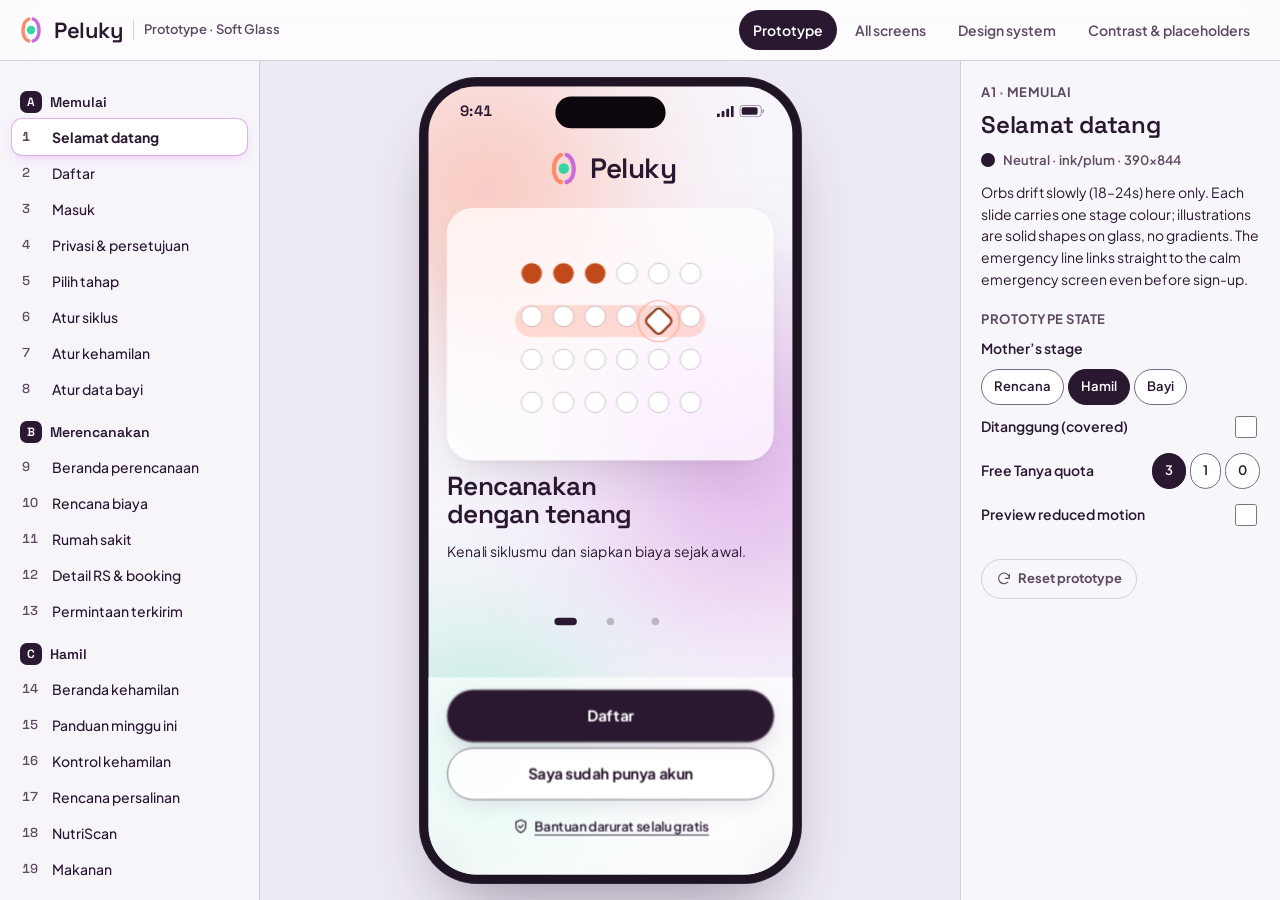
==== peluky/index.html @ df012b68 "Add Peluky Soft Glass app design: prototype, design system, contrast note Clickable 390x844 prototyp" ====
<!doctype html>
<html lang="id">
<head>
<meta charset="utf-8">
<meta name="viewport" content="width=device-width, initial-scale=1, viewport-fit=cover">
<title>Peluky App Design</title>
<meta name="claude:viewport-fit-sides" content="cover">
<meta name="description" content="Peluky mobile app: Soft Glass design system, 38-screen clickable prototype and contrast/placeholder note.">
<link rel="preconnect" href="https://fonts.googleapis.com">
<link rel="preconnect" href="https://fonts.gstatic.com" crossorigin>
<link rel="stylesheet" href="https://fonts.googleapis.com/css2?family=Plus+Jakarta+Sans:wght@400;500;600;700;800&family=Space+Grotesk:wght@500;600&display=swap">
<link rel="stylesheet" href="css/peluky.css">
<link rel="stylesheet" href="css/viewer.css">
</head>
<body>
<header class="vw-top"><div class="vw-top-in">
  <a class="vw-brand" href="#welcome" aria-label="Peluky, buka layar pertama"><span id="vw-logo"></span><small>Prototype · Soft Glass</small></a>
  <nav class="vw-tabs" aria-label="Bagian">
    <a href="#welcome" id="vw-proto-tab" data-view="proto">Prototype</a>
    <a href="#all" data-view="all">All screens</a>
    <a href="#system" data-view="system">Design system</a>
    <a href="#notes" data-view="notes">Contrast &amp; placeholders</a>
  </nav>
</div></header>

<main>
  <section id="view-proto" class="vw-proto" aria-label="Clickable prototype">
    <nav class="vw-list" id="vw-list" aria-label="Screens A–G"></nav>
    <div class="vw-stagewrap">
      <div class="vw-mobilebar">
        <button type="button" id="vw-prev" aria-label="Previous screen"><svg width="20" height="20" viewBox="0 0 24 24" fill="none" stroke="currentColor" stroke-width="1.8" stroke-linecap="round" stroke-linejoin="round" aria-hidden="true"><path d="M15 5l-7 7 7 7"/></svg></button>
        <label class="sr-only" for="vw-select" style="position:absolute;width:1px;height:1px;overflow:hidden;clip:rect(0 0 0 0)">Screen</label>
        <select id="vw-select"></select>
        <button type="button" id="vw-next" aria-label="Next screen"><svg width="20" height="20" viewBox="0 0 24 24" fill="none" stroke="currentColor" stroke-width="1.8" stroke-linecap="round" stroke-linejoin="round" aria-hidden="true"><path d="M9 5l7 7-7 7"/></svg></button>
      </div>
      <div class="vw-stage" id="vw-stage">
        <div class="vw-phone" id="vw-phone"><div class="vw-bezel" id="vw-bezel"><div id="app"></div></div></div>
        <div class="vw-desk" id="vw-desk" hidden></div>
      </div>
    </div>
    <aside class="vw-notes" id="vw-notes" aria-label="Design notes"></aside>
  </section>
  <section id="view-all" hidden></section>
  <section id="view-system" hidden></section>
  <section id="view-notes" hidden></section>
</main>

<script src="js/core.js"></script>
<script src="js/screens-ab.js"></script>
<script src="js/screens-cd.js"></script>
<script src="js/screens-efg.js"></script>
<script src="js/docs.js"></script>
<script>document.getElementById('vw-logo').innerHTML = P.logo(30, true, 22);</script>
<script src="js/viewer.js"></script>
</body>
</html>
---- peluky/css/peluky.css ----
/* ==========================================================================
   Peluky — "Soft Glass" design tokens + app components
   Layout concept: a 390×844 phone of frosted glass layers floating over a pale
   lilac ground lit by 2–3 blurred stage-colour orbs.
   ========================================================================== */
:root{
  /* ground + neutrals */
  --ground:#F7F5FB;
  --ink:#2A1830;          /* main text */
  --muted:#5E4B62;        /* secondary text */
  --line:#7A6A7D;         /* control borders, placeholders */
  /* bright stage colours (orbs, tints, glows — never text) */
  --berry:#C86DD7; --coral:#FF8A6B; --aqua:#34D6A6; --sun:#FFC93C;
  /* deep stage colours (text, filled buttons) */
  --coral-d:#C04A1A; --coral-dd:#8F3210;
  --berry-d:#8E2A8B;
  --green-d:#0B7A5C; --green-dd:#075C45;
  --sun-d:#7A4A00;
  /* danger only */
  --red:#C21F1F; --red-tint:#FDE2E2;
  /* calm screens */
  --calm-ground:#E9EDEF; --calm-ink:#1D2B30; --calm-muted:#4F6066; --calm-accent:#3D5560;
  /* glass recipe */
  --glass:rgba(255,255,255,.72);
  --glass-strong:rgba(255,255,255,.90);
  --glass-edge:rgba(255,255,255,.7);
  --glass-blur:blur(22px) saturate(140%);
  --toast:rgba(42,24,48,.92);
  --shadow:0 24px 56px -18px rgba(42,24,48,.18), 0 2px 8px rgba(42,24,48,.05);
  --shadow-sm:0 10px 28px -12px rgba(42,24,48,.18);
  /* type */
  --f-display:'Space Grotesk', ui-sans-serif, system-ui, -apple-system, 'Segoe UI', sans-serif;
  --f-body:'Plus Jakarta Sans', ui-sans-serif, system-ui, -apple-system, 'Segoe UI', sans-serif;
  /* shape + space (4-pt scale) */
  --s1:4px; --s2:8px; --s3:12px; --s4:16px; --s5:20px; --s6:24px; --s8:32px; --s10:40px;
  --r-card:28px; --r-sheet:32px; --r-field:16px; --r-pill:999px;
  --gutter:20px;
  --ease:cubic-bezier(.2,.8,.2,1);
}

/* ------------------------------------------------------------ screen + tones */
.scr{
  --acc:var(--berry); --deep:var(--berry-d); --deep-t:var(--berry-d);
  --tint:rgba(200,109,215,.16); --glow:rgba(200,109,215,.5); --deep-t0:var(--berry-d);
  --bg:var(--ground); --tx:var(--ink); --mu:var(--muted);
  position:relative; width:390px; height:844px; overflow:hidden; isolation:isolate;
  background:var(--bg); color:var(--tx);
  font-family:var(--f-body); font-size:15px; line-height:1.47;
  -webkit-font-smoothing:antialiased;
}
.scr[data-tone="plan"]{--acc:var(--coral); --deep:var(--coral-d); --deep-t:var(--coral-dd); --deep-t0:var(--coral-dd); --tint:rgba(255,138,107,.18); --glow:rgba(255,138,107,.55);}
.scr[data-tone="baby"]{--acc:var(--aqua); --deep:var(--green-d); --deep-t:var(--green-dd); --deep-t0:var(--green-dd); --tint:rgba(52,214,166,.18); --glow:rgba(52,214,166,.55);}
.scr[data-tone="neutral"]{--acc:var(--berry); --deep:var(--ink); --deep-t:var(--ink); --deep-t0:var(--ink); --tint:rgba(42,24,48,.06); --glow:rgba(94,75,98,.35);}
.scr[data-tone="calm"]{
  --bg:var(--calm-ground); --tx:var(--calm-ink); --mu:var(--calm-muted);
  --ink:var(--calm-ink); --muted:var(--calm-muted);
  --deep:var(--calm-accent); --deep-t:var(--calm-accent); --acc:#9FB0B7;
  --tint:rgba(61,85,96,.08); --glow:rgba(61,85,96,.0);
}
.scr *,.scr *::before,.scr *::after{box-sizing:border-box;}
:where(.scr) :where(button,input,textarea,select){font:inherit; color:inherit;}
.scr :focus-visible{outline:3px solid var(--deep-t); outline-offset:2px; border-radius:inherit;}
.scr .sr{position:absolute!important; width:1px; height:1px; overflow:hidden; clip:rect(0 0 0 0); white-space:nowrap;}

/* Text that sits on bare ground (no glass behind it) is always ink: muted and the deep
   stage colours drop below 4.5:1 when an orb at 50% sits underneath. Glass surfaces
   restore the normal muted/deep values. Calm screens pass on their own ground. */
.scr:not([data-tone="calm"]) .body{--mu:var(--ink); --muted:var(--ink); --deep-t:var(--ink);}
.scr:not([data-tone="calm"]) .body :is(.card,.msg,.sysline,.danger-card,.support-line,.seg,.chip,.inp,.inp-wrap,.otp,.ph-img,.cam){--mu:#5E4B62; --muted:#5E4B62; --deep-t:var(--deep-t0);}

/* orbs: solid circles + heavy blur. No gradients anywhere. */
.orbs{position:absolute; inset:0; z-index:0; pointer-events:none; overflow:hidden;}
.orb{position:absolute; border-radius:50%; filter:blur(84px); opacity:.42;}
.orbs.drift .orb:nth-child(1){animation:drift1 22s ease-in-out infinite alternate;}
.orbs.drift .orb:nth-child(2){animation:drift2 19s ease-in-out infinite alternate;}
.orbs.drift .orb:nth-child(3){animation:drift3 24s ease-in-out infinite alternate;}
@keyframes drift1{to{transform:translate(60px,90px) scale(1.08)}}
@keyframes drift2{to{transform:translate(-70px,-40px) scale(.94)}}
@keyframes drift3{to{transform:translate(40px,-80px)}}

/* status bar (device chrome) */
.status{position:absolute; z-index:30; top:0; left:0; right:0; height:47px; display:flex; align-items:center; justify-content:space-between; padding:6px 30px 0 34px; pointer-events:none;}
.status b{font-family:var(--f-display); font-weight:600; font-size:16px; font-variant-numeric:tabular-nums; letter-spacing:-.01em;}
.status span{display:flex; gap:6px; align-items:center;}

.scroll{position:absolute; inset:0; z-index:1; overflow-y:auto; overflow-x:hidden; scrollbar-width:none; overscroll-behavior:contain;}
.scroll::-webkit-scrollbar{display:none;}
.body{padding:var(--s2) var(--gutter) 150px; display:flex; flex-direction:column; gap:var(--s4);}
.body.nohdr{padding-top:60px;}
.scr.has-tab .body{padding-bottom:132px;}

/* ------------------------------------------------------------ header */
.hdr{position:sticky; top:0; z-index:5; padding:51px 12px 10px; display:flex; align-items:center; gap:var(--s2);
  background:var(--glass); -webkit-backdrop-filter:var(--glass-blur); backdrop-filter:var(--glass-blur);
  border-bottom:1px solid var(--glass-edge); box-shadow:0 10px 30px -22px rgba(42,24,48,.4);}
.hdr h1{flex:1; min-width:0; margin:0; font-family:var(--f-display); font-weight:600; font-size:19px; line-height:1.2; letter-spacing:-.01em; text-wrap:balance;}
.hdr h1:focus{outline:none;}
.hdr .sub{display:block; font-family:var(--f-body); font-weight:500; font-size:13px; color:var(--mu); letter-spacing:0;}
.hdr .brand{display:flex; align-items:center; gap:8px; flex:1; min-width:0;}
.hdr .brand h1{font-size:20px;}
.hdr .step{font-family:var(--f-display); font-size:13px; font-weight:500; color:var(--mu); font-variant-numeric:tabular-nums; white-space:nowrap; padding-right:6px;}

/* ------------------------------------------------------------ icon buttons */
.ib{width:44px; height:44px; flex:0 0 44px; border-radius:50%; display:grid; place-items:center; border:1px solid var(--glass-edge);
  background:var(--glass-strong); box-shadow:var(--shadow-sm); cursor:pointer; color:var(--ink); transition:transform .15s var(--ease);}
.ib:active{transform:scale(.96);}
.ib.plain{background:transparent; box-shadow:none; border-color:transparent;}
.ico{display:block; flex:0 0 auto;}

/* ------------------------------------------------------------ type */
.t-hero{font-family:var(--f-display); font-weight:600; font-size:30px; line-height:1.12; letter-spacing:-.02em; margin:0; text-wrap:balance;}
.t-h2{font-family:var(--f-display); font-weight:600; font-size:22px; line-height:1.2; letter-spacing:-.015em; margin:0; text-wrap:balance;}
.t-h3{font-family:var(--f-display); font-weight:600; font-size:17px; line-height:1.25; margin:0; letter-spacing:-.005em;}
.t-body{font-size:15px; line-height:1.47; margin:0;}
.t-sec{font-size:13px; line-height:1.4; color:var(--mu); margin:0;}
.t-label{font-size:13px; font-weight:700; letter-spacing:.04em; text-transform:uppercase; color:var(--ink); margin:0;}
.num{font-family:var(--f-display); font-variant-numeric:tabular-nums; font-feature-settings:"tnum";}
.deep{color:var(--deep-t);}
.sec-title{display:flex; align-items:center; justify-content:space-between; gap:8px; margin:var(--s2) 4px -4px;}
.sec-title h2{font-family:var(--f-display); font-weight:600; font-size:17px; margin:0; color:var(--ink);}

/* ------------------------------------------------------------ glass card */
.card{position:relative; background:var(--glass); -webkit-backdrop-filter:var(--glass-blur); backdrop-filter:var(--glass-blur);
  border:1px solid var(--glass-edge); border-radius:var(--r-card); box-shadow:var(--shadow); padding:18px; display:flex; flex-direction:column; gap:var(--s3);}
.card.tight{padding:14px 16px; gap:var(--s2);}
.card.glow{box-shadow:0 0 0 1px var(--glow), 0 0 28px -4px var(--glow), var(--shadow);}
.card.solid{background:var(--glass-strong);}
.card.tinted{background:var(--glass-strong);}
.card.tinted::before{content:""; position:absolute; inset:0; border-radius:inherit; background:var(--tint); pointer-events:none;}
.card.tinted > *{position:relative;}
.card.money{--tint:rgba(255,201,60,.22);}
.card.amber{--tint:rgba(255,201,60,.26); background:var(--glass-strong);}
.card.amber::before{content:""; position:absolute; inset:0; border-radius:inherit; background:var(--tint); pointer-events:none;}
.card.amber > *{position:relative;}
.card-row{display:flex; align-items:center; gap:var(--s3);}
.card-row > .grow{flex:1; min-width:0;}
a.card, button.card{text-decoration:none; color:inherit; text-align:left; cursor:pointer; font:inherit; width:100%;}
button.card:active, a.card:active{transform:scale(.99);}

.bubble-ic{width:44px; height:44px; flex:0 0 44px; border-radius:16px; display:grid; place-items:center; background:var(--tint); color:var(--deep-t);}
.bubble-ic.sun{background:rgba(255,201,60,.28); color:var(--sun-d);}
.bubble-ic.slate{background:rgba(61,85,96,.10); color:var(--calm-accent);}
.bubble-ic.red{background:var(--red); color:#fff;}

/* list rows inside cards */
.rows{display:flex; flex-direction:column;}
.row{display:flex; align-items:center; gap:var(--s3); min-height:56px; padding:8px 0; border-top:1px solid rgba(122,106,125,.18); text-align:left; background:none; border-left:0; border-right:0; border-bottom:0; width:100%; cursor:pointer; color:inherit;}
.rows > .row:first-child{border-top:0;}
.row .grow{flex:1; min-width:0;}
.row .t{font-weight:600;}
.row.static{cursor:default;}

/* ------------------------------------------------------------ buttons */
.btn{appearance:none; border:0; min-height:56px; padding:0 24px; border-radius:var(--r-pill); display:inline-flex; align-items:center; justify-content:center; gap:10px;
  font-family:var(--f-body); font-weight:700; font-size:16px; letter-spacing:.005em; cursor:pointer; text-decoration:none; transition:transform .15s var(--ease), box-shadow .2s; width:100%; text-align:center; line-height:1.2;}
.btn:active{transform:scale(.98);}
.btn-primary{background:var(--deep); color:#fff; box-shadow:inset 0 0 0 1px rgba(255,255,255,.28), 0 0 0 1px var(--glow), 0 10px 28px -8px var(--glow);}
.btn-glass{background:var(--glass-strong); color:var(--ink); border:1px solid var(--line); box-shadow:var(--shadow-sm);}
.btn-text{background:none; color:var(--deep-t); min-height:44px; padding:0 12px; width:auto; font-weight:700; text-decoration:underline; text-underline-offset:3px; text-decoration-thickness:1px;}
.btn-text.ink{color:var(--ink);}
.btn-danger{background:var(--red); color:#fff; box-shadow:inset 0 0 0 1px rgba(255,255,255,.25), 0 12px 30px -10px rgba(194,31,31,.55);}
.btn-sm{min-height:44px; font-size:15px; padding:0 18px; width:auto;}
.btn[disabled],.btn[aria-disabled="true"]{opacity:.55; cursor:not-allowed; box-shadow:none;}
.btn-row{display:flex; gap:var(--s2);}
.btn-row > *{flex:1;}
.stack{display:flex; flex-direction:column; gap:var(--s2);}
.center{align-self:center;}

/* pill links (calm emergency entry) */
.pill-sos{align-self:center; display:inline-flex; align-items:center; gap:8px; min-height:44px; padding:0 18px; border-radius:var(--r-pill);
  background:var(--glass-strong); border:1px solid var(--line); color:var(--ink); font-weight:600; font-size:14px; cursor:pointer;}
.pill-sos .dot{width:8px; height:8px; border-radius:50%; background:var(--calm-accent);}

/* ------------------------------------------------------------ chips + badges */
.chips{display:flex; flex-wrap:wrap; gap:var(--s2);}
.chip{appearance:none; min-height:44px; padding:0 16px; border-radius:var(--r-pill); border:1px solid var(--line); background:var(--glass-strong); color:var(--ink);
  display:inline-flex; align-items:center; gap:6px; font-weight:600; font-size:14px; cursor:pointer; transition:transform .15s var(--ease);}
.chip:active{transform:scale(.98);}
.chip[aria-pressed="true"],.chip[aria-checked="true"],.chip[aria-selected="true"]{background:var(--deep); border-color:var(--deep); color:#fff; box-shadow:0 0 0 1px var(--glow), 0 6px 16px -8px var(--glow);}
.chip.danger{border-color:var(--red); color:#8A1414; background:#fff;}
.chip.danger .ico{color:var(--red);}
.chip.sm{min-height:36px; padding:0 12px; font-size:13px;} /* only inside larger tap rows */
.badge{display:inline-flex; align-items:center; gap:5px; padding:3px 10px; border-radius:var(--r-pill); font-size:13px; font-weight:700; line-height:1.4; white-space:nowrap;}
.badge.mitra{background:#fff; color:var(--berry-d); border:1px solid var(--berry-d);}
.badge.cover{background:rgba(52,214,166,.22); color:var(--green-dd); border:1px solid rgba(7,92,69,.35);}
.badge.stage{background:var(--tint); color:var(--deep-t);}
.badge.money{background:rgba(255,201,60,.30); color:var(--sun-d);}
.badge.ink{background:rgba(42,24,48,.07); color:var(--ink);}
.src{display:inline-flex; align-items:center; gap:5px; align-self:flex-start; padding:3px 10px 3px 8px; border-radius:var(--r-pill); background:rgba(42,24,48,.06); color:var(--muted); font-size:13px; font-weight:600; line-height:1.4;}

/* ------------------------------------------------------------ inputs */
.field{display:flex; flex-direction:column; gap:6px;}
.field > label,.lbl{font-size:14px; font-weight:700; color:var(--ink);}
.field .hint{font-size:13px; color:var(--mu);}
.inp{min-height:52px; width:100%; border-radius:var(--r-field); border:1px solid var(--line); background:var(--glass-strong); padding:0 16px; font-size:16px; color:var(--ink);}
textarea.inp{padding:12px 16px; min-height:88px; resize:vertical; line-height:1.45;}
.inp::placeholder{color:var(--line); opacity:1;}
.inp:focus{outline:none; border-color:var(--deep-t); box-shadow:0 0 0 3px var(--tint), 0 0 0 1px var(--deep-t);}
.inp-wrap{display:flex; align-items:stretch; border-radius:var(--r-field); border:1px solid var(--line); background:var(--glass-strong); overflow:hidden;}
.inp-wrap:focus-within{border-color:var(--deep-t); box-shadow:0 0 0 3px var(--tint), 0 0 0 1px var(--deep-t);}
.inp-wrap .pre{display:grid; place-items:center; padding:0 12px 0 16px; font-family:var(--f-display); font-weight:600; font-variant-numeric:tabular-nums; border-right:1px solid rgba(122,106,125,.35); color:var(--ink);}
.inp-wrap .inp{border:0; border-radius:0; box-shadow:none; background:transparent;}
.inp-wrap .suf{display:grid; place-items:center; padding:0 16px; color:var(--mu); font-weight:600;}
.field.err .inp,.field.err .inp-wrap{border-color:var(--coral-dd); box-shadow:0 0 0 1px var(--coral-dd);}
.errmsg{display:flex; gap:6px; align-items:flex-start; color:var(--coral-dd); font-size:14px; font-weight:600;}
.errmsg .ico{margin-top:1px;}
.warnmsg{display:flex; gap:6px; align-items:flex-start; color:var(--sun-d); font-size:14px; font-weight:600;}

/* checkbox rows */
.check{display:flex; align-items:center; gap:12px; min-height:48px; cursor:pointer; padding:4px 0;}
.check input{position:absolute; opacity:0; width:1px; height:1px;}
.check .box{width:24px; height:24px; flex:0 0 24px; border-radius:8px; border:1.5px solid var(--line); background:#fff; display:grid; place-items:center; color:transparent;}
.check input:checked + .box{background:var(--deep); border-color:var(--deep); color:#fff;}
.check input:focus-visible + .box{outline:3px solid var(--deep-t); outline-offset:2px;}
.check .grow{flex:1; min-width:0;}
.check.done .t{text-decoration:line-through; color:var(--mu);}

/* switch */
.sw-row{display:flex; align-items:center; gap:var(--s3); padding:10px 0; border-top:1px solid rgba(122,106,125,.18);}
.rows > .sw-row:first-child{border-top:0;}
.sw-row .grow{flex:1; min-width:0;}
.sw-row .t{font-weight:700;}
.sw{appearance:none; position:relative; width:56px; height:34px; flex:0 0 56px; border-radius:var(--r-pill); border:1.5px solid var(--line); background:#fff; cursor:pointer; padding:0; transition:background .2s;}
.sw::after{content:""; position:absolute; top:3px; left:3px; width:25px; height:25px; border-radius:50%; background:var(--line); transition:transform .2s var(--ease), background .2s;}
.sw[aria-checked="true"]{background:var(--deep); border-color:var(--deep); box-shadow:0 0 0 1px var(--glow), 0 0 14px -2px var(--glow);}
.sw[aria-checked="true"]::after{transform:translateX(22px); background:#fff;}
.sw .on-ic{position:absolute; left:8px; top:7px; color:#fff; opacity:0;}
.sw[aria-checked="true"] .on-ic{opacity:1;}
.sw-state{font-size:13px; font-weight:700; color:var(--mu); min-width:44px; text-align:right;}

/* segmented */
.seg{display:flex; padding:4px; gap:4px; border-radius:var(--r-pill); background:var(--glass-strong); border:1px solid var(--line); -webkit-backdrop-filter:var(--glass-blur); backdrop-filter:var(--glass-blur);}
.seg button{flex:1; min-height:44px; border:0; border-radius:var(--r-pill); background:transparent; font-weight:600; font-size:14px; cursor:pointer; color:var(--muted); padding:0 10px; white-space:nowrap;}
.seg button[aria-selected="true"],.seg button[aria-pressed="true"]{background:#fff; outline:1.5px solid var(--ink); outline-offset:-1.5px; color:var(--ink); font-weight:800; box-shadow:0 0 0 1px var(--glow), 0 4px 14px -6px var(--glow), 0 1px 2px rgba(42,24,48,.12);}

/* stepper */
.stepper{display:flex; align-items:center; gap:var(--s3);}
.stepper .val{flex:1; text-align:center; font-family:var(--f-display); font-weight:600; font-size:34px; font-variant-numeric:tabular-nums;}
.stepper .val small{font-size:15px; font-family:var(--f-body); color:var(--mu); font-weight:600; margin-left:4px;}

/* progress */
.bar{height:8px; border-radius:var(--r-pill); background:rgba(42,24,48,.08); overflow:hidden;}
.bar > i{display:block; height:100%; border-radius:inherit; background:var(--deep); box-shadow:0 0 12px var(--glow); transform-origin:left;}

/* ------------------------------------------------------------ dock + tab bar */
.dock{position:absolute; z-index:6; left:0; right:0; bottom:0; padding:12px var(--gutter) 30px; display:flex; flex-direction:column; gap:6px;
  background:var(--glass); -webkit-backdrop-filter:var(--glass-blur); backdrop-filter:var(--glass-blur); border-top:1px solid var(--glass-edge);}
.dock .t-sec{text-align:center;}
.tabbar{position:absolute; z-index:6; left:12px; right:12px; bottom:22px; height:72px; border-radius:var(--r-pill); display:flex; align-items:center; padding:0 6px;
  background:var(--glass); -webkit-backdrop-filter:var(--glass-blur); backdrop-filter:var(--glass-blur); border:1px solid var(--glass-edge); box-shadow:var(--shadow);}
.tabbar a,.tabbar button.tab{flex:1; min-width:0; height:60px; border-radius:30px; display:flex; flex-direction:column; align-items:center; justify-content:center; gap:3px;
  font-size:12.5px; font-weight:600; color:var(--muted); text-decoration:none; background:none; border:0; cursor:pointer; padding:0 2px; white-space:nowrap;}
.tabbar .tab span{font-size:13px; line-height:1;}
.tabbar .tab[aria-current="page"]{color:var(--deep-t); font-weight:800; background:rgba(255,255,255,.75); box-shadow:0 0 0 1px var(--glow), 0 0 18px -4px var(--glow);}
.tabbar .catat{flex:0 0 72px; display:flex; flex-direction:column; align-items:center; align-self:flex-start; gap:2px;}
.tabbar .catat button{width:60px; height:60px; margin-top:-22px; border-radius:50%; border:0; background:var(--deep); color:#fff; display:grid; place-items:center; cursor:pointer;
  box-shadow:0 0 0 4px rgba(255,255,255,.85), 0 0 0 5px var(--glow), 0 12px 30px -6px var(--glow); transition:transform .15s var(--ease);}
.tabbar .catat button:active{transform:scale(.96);}
.tabbar .catat span{font-size:13px; font-weight:800; line-height:1; color:var(--deep-t);}

/* ------------------------------------------------------------ sheets (dialogs) */
.layer{position:absolute; inset:0; z-index:40; display:none;}
.layer.open{display:block;}
.scrim{position:absolute; inset:0; background:rgba(42,24,48,.32);}
.scr[data-tone="calm"] .scrim{background:rgba(29,43,48,.35);}
.sheet{position:absolute; left:0; right:0; bottom:0; max-height:88%; display:flex; flex-direction:column; border-radius:var(--r-sheet) var(--r-sheet) 0 0;
  background:var(--glass-strong); -webkit-backdrop-filter:var(--glass-blur); backdrop-filter:var(--glass-blur); border:1px solid var(--glass-edge); border-bottom:0;
  box-shadow:0 -20px 60px -20px rgba(42,24,48,.35); animation:sheetUp .32s var(--ease);}
.sheet-h{display:flex; align-items:flex-start; gap:var(--s3); padding:10px var(--gutter) 6px; position:relative;}
.sheet-h::before{content:""; position:absolute; top:8px; left:50%; width:40px; height:5px; margin-left:-20px; border-radius:3px; background:rgba(42,24,48,.18);}
.sheet-h h2{flex:1; margin:24px 0 0; font-family:var(--f-display); font-weight:600; font-size:21px; line-height:1.2; letter-spacing:-.01em;}
.sheet-h .ib{margin-top:14px;}
.sheet-b{padding:8px var(--gutter) 34px; overflow-y:auto; display:flex; flex-direction:column; gap:var(--s4);}
@keyframes sheetUp{from{transform:translateY(100%)} to{transform:none}}
@keyframes fadeIn{from{opacity:0} to{opacity:1}}
.layer.open .scrim{animation:fadeIn .25s ease;}

/* danger panel: red, cannot be dismissed by tapping outside */
.sheet.danger{background:rgba(253,226,226,.97); border:2px solid var(--red); border-bottom:0;}
.sheet.danger .sheet-h::before{display:none;}
.danger-top{display:flex; gap:var(--s3); align-items:center; margin-top:18px;}
.danger-top .bubble-ic{width:52px; height:52px; flex-basis:52px; border-radius:50%;}
.danger-top h2{margin:0!important; color:#7E1010;}
.sheet.danger .t-body{color:var(--ink);}
.call-119{min-height:68px; font-size:18px;}
.call-119 .num{font-size:20px;}
.support-line{display:flex; gap:var(--s3); align-items:center; padding:12px 14px; border-radius:20px; background:#fff; border:1px solid rgba(194,31,31,.35);}

/* ------------------------------------------------------------ toasts */
.toasts{position:absolute; z-index:60; left:16px; right:16px; bottom:108px; display:flex; flex-direction:column; gap:8px; pointer-events:none;}
.toast{pointer-events:auto; display:flex; align-items:center; gap:12px; min-height:52px; padding:8px 8px 8px 16px; border-radius:20px; background:var(--toast); color:#fff;
  -webkit-backdrop-filter:blur(18px); backdrop-filter:blur(18px); box-shadow:0 16px 40px -12px rgba(42,24,48,.5); font-weight:600; font-size:14px; animation:toastIn .3s var(--ease);}
.toast .grow{flex:1; min-width:0;}
.toast button{min-height:40px; padding:0 14px; border-radius:var(--r-pill); border:1px solid rgba(255,255,255,.5); background:transparent; color:#fff; font-weight:700; cursor:pointer;}
@keyframes toastIn{from{opacity:0; transform:translateY(12px)} to{opacity:1; transform:none}}

/* ------------------------------------------------------------ motion: rise-in */
.rise > *{animation:rise .34s var(--ease) both;}
.rise > *:nth-child(2){animation-delay:.04s} .rise > *:nth-child(3){animation-delay:.08s}
.rise > *:nth-child(4){animation-delay:.12s} .rise > *:nth-child(5){animation-delay:.16s}
.rise > *:nth-child(n+6){animation-delay:.2s}
@keyframes rise{from{opacity:0; transform:translateY(10px)} to{opacity:1; transform:none}}
.scr[data-tone="calm"] .rise > *{animation:none;}

@media (prefers-reduced-motion: reduce){
  .scr *,.scr *::before,.scr *::after{animation:none!important; transition:none!important;}
}
.scr.reduce *,.scr.reduce *::before,.scr.reduce *::after{animation:none!important; transition:none!important;}

/* ------------------------------------------------------------ specific pieces */
.logo-row{display:flex; align-items:center; gap:8px;}
.wordmark{font-family:var(--f-display); font-weight:600; letter-spacing:-.02em; color:var(--ink);}

/* welcome carousel */
.carousel{display:flex; overflow-x:auto; scroll-snap-type:x mandatory; gap:0; margin:0 calc(-1 * var(--gutter)); scrollbar-width:none;}
.carousel::-webkit-scrollbar{display:none;}
.slide{flex:0 0 100%; scroll-snap-align:center; padding:0 var(--gutter); display:flex; flex-direction:column; gap:var(--s3);}
.slide .art{height:260px; border-radius:var(--r-card); display:grid; place-items:center;}
.dots{display:flex; justify-content:center; gap:4px;}
.dots button{width:44px; height:44px; border:0; background:none; display:grid; place-items:center; cursor:pointer; padding:0;}
.dots button i{display:block; width:8px; height:8px; border-radius:4px; background:rgba(42,24,48,.25); transition:width .2s;}
.dots button[aria-current="true"] i{width:24px; background:var(--ink);}

/* OTP */
.otp{position:relative; display:flex; gap:8px; justify-content:space-between;}
.otp .cell{flex:1; height:60px; border-radius:16px; border:1px solid var(--line); background:var(--glass-strong); display:grid; place-items:center;
  font-family:var(--f-display); font-weight:600; font-size:26px; font-variant-numeric:tabular-nums;}
.otp .cell.cur{border-color:var(--deep-t); box-shadow:0 0 0 3px var(--tint), 0 0 0 1px var(--deep-t);}
.otp input{position:absolute; inset:0; opacity:0; width:100%; height:100%; font-size:16px; cursor:text;}
.otp.err .cell{border-color:var(--coral-dd);}

/* stage choice */
.choice{display:flex; flex-direction:row; align-items:center; gap:var(--s4); padding:18px; min-height:96px; text-align:left; cursor:pointer;}
.choice[aria-checked="true"]{box-shadow:0 0 0 2px var(--c-deep), 0 0 26px -4px var(--c-glow), var(--shadow);}
.choice .mark{width:28px; height:28px; flex:0 0 28px; border-radius:50%; border:1.5px solid var(--line); display:grid; place-items:center; color:transparent; background:#fff;}
.choice[aria-checked="true"] .mark{background:var(--c-deep); border-color:var(--c-deep); color:#fff;}

/* calendar */
.cal{display:grid; grid-template-columns:repeat(7,1fr); gap:4px 2px; text-align:center;}
.cal .dow{font-size:13px; font-weight:700; color:var(--muted); padding:2px 0 4px;}
.day{position:relative; height:44px; border:0; background:none; cursor:pointer; display:grid; place-items:center; font-family:var(--f-display); font-weight:500; font-size:15px; font-variant-numeric:tabular-nums; color:var(--ink); padding:0;}
.day .n{position:relative; z-index:2; width:36px; height:36px; display:grid; place-items:center; border-radius:50%;}
.day.out{color:rgba(42,24,48,.35); cursor:default;}
.day.fert::before{content:""; position:absolute; inset:5px -1px; background:rgba(255,138,107,.26); z-index:0;}
.day.fert.fs::before{border-radius:18px 0 0 18px; left:3px;}
.day.fert.fe::before{border-radius:0 18px 18px 0; right:3px;}
.day.fert .n{color:var(--coral-dd); font-weight:700;}
.day.period .n{background:var(--coral-d); color:#fff; font-weight:700;}
.day.pred .n{border:2px dashed var(--coral-dd); color:var(--coral-dd); font-weight:700;}
.day.ovu .n::before{content:""; position:absolute; inset:5px; transform:rotate(45deg); border:2px solid var(--coral-dd); border-radius:5px; background:#fff; z-index:-1; box-shadow:0 0 12px var(--glow);}
.day.today .n{outline:2px solid var(--ink); outline-offset:1px; font-weight:700;}
.day.logged::after{content:""; position:absolute; bottom:1px; left:50%; width:6px; height:6px; margin-left:-3px; border-radius:50%; background:var(--ink); z-index:3;}
.legend{display:grid; grid-template-columns:1fr 1fr; gap:8px 12px;}
.legend span{display:flex; align-items:center; gap:8px; font-size:13px; color:var(--ink); font-weight:600;}
.lg{width:22px; height:22px; flex:0 0 22px; display:grid; place-items:center; position:relative;}
.lg.period::before{content:""; width:18px; height:18px; border-radius:50%; background:var(--coral-d);}
.lg.pred::before{content:""; width:16px; height:16px; border-radius:50%; border:2px dashed var(--coral-dd);}
.lg.fert::before{content:""; width:22px; height:14px; border-radius:7px; background:rgba(255,138,107,.4);}
.lg.ovu::before{content:""; width:12px; height:12px; transform:rotate(45deg); border:2px solid var(--coral-dd); border-radius:3px;}
.lg.logged::before{content:""; width:6px; height:6px; border-radius:50%; background:var(--ink);}
.lg.today::before{content:""; width:18px; height:18px; border-radius:50%; outline:2px solid var(--ink);}

/* ring */
.ring-wrap{display:grid; place-items:center; position:relative;}
.ring-c{position:absolute; inset:0; display:flex; flex-direction:column; align-items:center; justify-content:center; text-align:center;}

/* timeline / steps */
.steps{display:flex; flex-direction:column; gap:0; margin:0; padding:0; list-style:none;}
.steps li{display:flex; gap:var(--s3); position:relative; padding-bottom:18px;}
.steps li:last-child{padding-bottom:0;}
.steps li::before{content:""; position:absolute; left:15px; top:32px; bottom:0; width:2px; background:rgba(122,106,125,.3);}
.steps li:last-child::before{display:none;}
.st-ic{width:32px; height:32px; flex:0 0 32px; border-radius:50%; display:grid; place-items:center; border:1.5px solid var(--line); background:#fff; color:var(--muted);}
.st-ic.done{background:var(--deep); border-color:var(--deep); color:#fff;}
.st-ic.now{border:2px solid var(--deep-t); color:var(--deep-t); box-shadow:0 0 0 4px var(--tint), 0 0 14px var(--glow);}
.st-ic.miss{border:2px dashed var(--coral-dd); color:var(--coral-dd); background:#fff;}
.st-ic.next{border-style:dashed;}

/* visit pips */
.pips{display:flex; gap:6px;}
.pips i{flex:1; height:30px; border-radius:10px; display:grid; place-items:center; border:1.5px solid var(--line); background:#fff; font-style:normal; color:var(--muted);}
.pips i.done{background:var(--deep); border-color:var(--deep); color:#fff;}
.pips i.miss{border:2px dashed var(--coral-dd); color:var(--coral-dd);}
.pips i.now{border:2px solid var(--deep-t); color:var(--deep-t); box-shadow:0 0 12px var(--glow);}

/* chat */
.thread{display:flex; flex-direction:column; gap:10px;}
.msg{max-width:84%; padding:12px 14px; border-radius:22px; font-size:15px; line-height:1.45; display:flex; flex-direction:column; gap:8px;}
.msg.me{align-self:flex-end; background:var(--deep); color:#fff; border-bottom-right-radius:8px;}
.msg.them{align-self:flex-start; background:var(--glass-strong); border:1px solid var(--glass-edge); box-shadow:var(--shadow-sm); border-bottom-left-radius:8px;}
.msg .who{font-size:13px; font-weight:700; color:var(--muted);}
.sysline{align-self:center; text-align:center; font-size:13px; font-weight:600; color:var(--muted); background:rgba(255,255,255,.8); border:1px solid var(--glass-edge); padding:6px 12px; border-radius:var(--r-pill); max-width:92%;}
.typing{display:inline-flex; gap:5px; padding:16px 18px;}
.typing i{width:8px; height:8px; border-radius:50%; background:var(--muted); animation:blink 1.1s infinite ease-in-out;}
.typing i:nth-child(2){animation-delay:.15s} .typing i:nth-child(3){animation-delay:.3s}
@keyframes blink{0%,80%,100%{opacity:.25; transform:translateY(0)} 40%{opacity:1; transform:translateY(-3px)}}
.danger-card{align-self:stretch; border-radius:24px; background:var(--red-tint); border:2px solid var(--red); padding:16px; display:flex; flex-direction:column; gap:10px;}
.danger-card h3{color:#7E1010;}
.inputbar{position:absolute; z-index:6; left:0; right:0; bottom:0; padding:8px 12px 28px; background:var(--glass); -webkit-backdrop-filter:var(--glass-blur); backdrop-filter:var(--glass-blur); border-top:1px solid var(--glass-edge); display:flex; flex-direction:column; gap:8px;}
.inputbar form{display:flex; gap:8px; align-items:flex-end;}
.inputbar .fld{flex:1; min-width:0; display:flex; flex-direction:column; border:1px solid var(--line); background:var(--glass-strong); border-radius:24px; padding:6px 16px 4px;}
.inputbar .fld:focus-within{border-color:var(--deep-t); box-shadow:0 0 0 3px var(--tint);}
.inputbar .fld label{font-size:13px; font-weight:700; color:var(--muted);}
.inputbar .fld input{border:0; background:transparent; min-height:30px; font-size:16px; padding:0; outline:none;}
.inputbar .send{width:52px; height:52px; flex:0 0 52px; border-radius:50%; border:0; background:var(--deep); color:#fff; display:grid; place-items:center; cursor:pointer; box-shadow:0 0 0 1px var(--glow), 0 8px 20px -8px var(--glow);}
.hscroll{display:flex; gap:8px; overflow-x:auto; scrollbar-width:none; margin:0 -12px; padding:0 12px;}
.hscroll::-webkit-scrollbar{display:none;}
.hscroll > *{flex:0 0 auto;}

/* camera */
.cam{position:relative; height:330px; border-radius:var(--r-card); background:#2A1830; color:#fff; display:grid; place-items:center; overflow:hidden;}
.cam .ph{font-size:14px; font-weight:600; opacity:.9; text-align:center;}
.cam .corner{position:absolute; width:46px; height:46px; border:3px solid rgba(255,255,255,.9);}
.cam .c1{top:28px; left:28px; border-right:0; border-bottom:0; border-radius:16px 0 0 0;}
.cam .c2{top:28px; right:28px; border-left:0; border-bottom:0; border-radius:0 16px 0 0;}
.cam .c3{bottom:28px; left:28px; border-right:0; border-top:0; border-radius:0 0 0 16px;}
.cam .c4{bottom:28px; right:28px; border-left:0; border-top:0; border-radius:0 0 16px 0;}
.cam .sweep{position:absolute; left:28px; right:28px; top:28px; height:3px; border-radius:2px; background:var(--aqua); box-shadow:0 0 18px 4px rgba(52,214,166,.8); animation:sweep 1.4s ease-in-out infinite alternate;}
@keyframes sweep{to{transform:translateY(270px)}}

/* placeholder imagery */
.ph-img{border-radius:20px; background:rgba(42,24,48,.06); border:1px dashed rgba(122,106,125,.6); display:grid; place-items:center; color:var(--muted); font-size:13px; font-weight:600; text-align:center; padding:8px;}

/* timer */
.timer{font-family:var(--f-display); font-weight:600; font-size:56px; font-variant-numeric:tabular-nums; letter-spacing:-.02em; text-align:center; line-height:1;}
.side-btn{flex:1; min-height:88px; border-radius:24px; border:1px solid var(--line); background:var(--glass-strong); display:flex; flex-direction:column; align-items:center; justify-content:center; gap:4px; font-weight:700; cursor:pointer;}
.side-btn[aria-pressed="true"]{background:var(--deep); color:#fff; border-color:var(--deep); box-shadow:0 0 0 1px var(--glow), 0 0 24px -4px var(--glow);}

/* growth chart */
.chart > svg{display:block; width:100%; height:auto; overflow:visible;}
.chart text{font-family:var(--f-display); font-variant-numeric:tabular-nums;}

/* tiles */
.tiles{display:grid; grid-template-columns:1fr 1fr; gap:var(--s3);}
.tile{min-height:104px; padding:16px; display:flex; flex-direction:column; justify-content:flex-start; gap:10px; font-weight:700; font-size:15px;}

/* table */
.tbl{width:100%; border-collapse:collapse; font-size:14px;}
.tbl th,.tbl td{text-align:left; padding:10px 8px; border-bottom:1px solid rgba(122,106,125,.2); vertical-align:top;}
.tbl th{font-size:13px; color:var(--muted); font-weight:700;}
.tbl td.num,.tbl th.num{text-align:right;}

/* empty states */
.empty{display:flex; flex-direction:column; align-items:center; text-align:center; gap:var(--s3); padding:28px 12px;}
.empty .bubble-ic{width:64px; height:64px; border-radius:24px;}

details.more{border-radius:20px;}
details.more summary{list-style:none; min-height:44px; display:flex; align-items:center; gap:6px; cursor:pointer; color:var(--deep-t); font-weight:700; text-decoration:underline; text-underline-offset:3px;}
details.more summary::-webkit-details-marker{display:none;}
details.more[open] summary .ico{transform:rotate(90deg);}

.kv{display:grid; grid-template-columns:auto 1fr; gap:6px 14px; font-size:14px; margin:0;}
.kv dt{color:var(--muted); font-weight:600;}
.kv dd{margin:0; font-weight:600; text-align:right;}
.facts{display:grid; grid-template-columns:1fr 1fr; gap:10px 12px; margin:0;}
.facts div{display:flex; flex-direction:column; gap:1px; min-width:0;}
.facts dt{font-size:13px; color:var(--muted); font-weight:600;}
.facts dd{margin:0; font-weight:700; font-size:14px;}
.facts .wide{grid-column:1 / -1;}

.divider{display:flex; align-items:center; gap:12px; color:var(--muted); font-size:13px; font-weight:600;}
.divider::before,.divider::after{content:""; flex:1; height:1px; background:rgba(122,106,125,.3);}

/* ------------------------------------------------------------ desktop portals */
.desk{position:relative; width:100%; height:100%; overflow:hidden; isolation:isolate; background:var(--ground); color:var(--ink); font-family:var(--f-body); font-size:15px; line-height:1.47; container-type:inline-size;}
.desk *{box-sizing:border-box;}
:where(.desk) button{font:inherit;}
.desk :focus-visible{outline:3px solid var(--berry-d); outline-offset:2px;}
.desk .orb{filter:blur(90px); opacity:.38;}
.d-shell{position:relative; z-index:1; display:grid; grid-template-columns:212px 1fr; height:100%;}
.d-nav{padding:22px 16px; display:flex; flex-direction:column; gap:6px; background:var(--glass); -webkit-backdrop-filter:var(--glass-blur); backdrop-filter:var(--glass-blur); border-right:1px solid var(--glass-edge);}
.d-nav a{display:flex; align-items:center; gap:10px; min-height:44px; padding:0 12px; border-radius:14px; color:var(--muted); font-weight:600; text-decoration:none; font-size:14px;}
.d-nav a[aria-current="page"]{background:#fff; color:var(--ink); font-weight:800; box-shadow:0 0 0 1px rgba(200,109,215,.5), 0 0 18px -6px rgba(200,109,215,.6);}
.d-main{overflow-y:auto; padding:24px 24px 40px; display:flex; flex-direction:column; gap:18px; min-width:0;}
.d-top{display:flex; align-items:center; gap:14px; flex-wrap:wrap;}
.d-top h1{font-family:var(--f-display); font-weight:600; font-size:26px; margin:0; letter-spacing:-.015em; flex:1; min-width:220px;}
.d-grid{display:grid; grid-template-columns:repeat(4,minmax(0,1fr)); gap:14px;}
.d-split{display:grid; grid-template-columns:minmax(0,1fr) 300px; gap:16px; align-items:start;}
.kpi .v{font-family:var(--f-display); font-weight:600; font-size:30px; font-variant-numeric:tabular-nums; letter-spacing:-.02em;}
.d-table-wrap{overflow-x:auto;}
.d-table{width:100%; border-collapse:collapse; font-size:14px; min-width:640px;}
.d-table th{font-size:13px; text-align:left; color:var(--muted); font-weight:700; padding:10px 12px; border-bottom:1px solid rgba(122,106,125,.3); white-space:nowrap;}
.d-table td{padding:12px; border-bottom:1px solid rgba(122,106,125,.18); vertical-align:middle;}
.d-table tr.sel td{background:rgba(200,109,215,.10);}
.d-table tr{cursor:pointer;}
.nshare{white-space:nowrap; display:inline-flex; align-items:center; gap:5px; color:var(--muted); font-style:italic; font-weight:600; font-size:13px;}
.desk .btn{min-height:44px; font-size:14px; padding:0 18px; width:auto;}
.desk .btn-primary{--deep:var(--berry-d); --glow:rgba(200,109,215,.5);}
.desk .card{border-radius:24px;}
.mini-steps{display:flex; gap:6px; flex-wrap:wrap;}
.mini-steps span{display:inline-flex; align-items:center; gap:4px; font-size:13px; font-weight:700; padding:3px 9px; border-radius:var(--r-pill); border:1px solid rgba(122,106,125,.5); color:var(--muted); background:#fff;}
.mini-steps span.on{border-color:var(--berry-d); color:var(--berry-d);}
.mini-steps span.done{background:var(--berry-d); border-color:var(--berry-d); color:#fff;}

.d-split.stack{grid-template-columns:1fr;}
.d-detail{display:grid; grid-template-columns:minmax(0,1fr) minmax(0,1.2fr) minmax(0,.9fr); gap:20px; align-items:start;}
@container (max-width: 820px){ .d-detail{grid-template-columns:1fr;} }
@container (max-width: 1100px){ .d-grid{grid-template-columns:repeat(2,minmax(0,1fr));} .d-split{grid-template-columns:1fr;} }
@container (max-width: 820px){ .d-shell{grid-template-columns:1fr;} .d-nav{flex-direction:row; overflow-x:auto; padding:12px; border-right:0; border-bottom:1px solid var(--glass-edge);} .d-nav .brandrow{display:none!important;} .d-main{padding:18px 16px 30px;} }
@container (max-width: 560px){ .d-grid{grid-template-columns:1fr;} }

/* follow-up outcome buttons: icon over label so all three fit one row */
.fu-row{display:grid; grid-template-columns:repeat(3,1fr); gap:8px;}
.fu-row .chip{flex-direction:column; justify-content:center; min-height:64px; padding:6px 4px; gap:4px; border-radius:20px; font-size:14px;}
---- peluky/css/viewer.css ----
/* Viewer chrome (prototype browser, overview grid, docs). Single light theme by choice:
   the app itself is a light "Soft Glass" design, so the viewer matches it. */
:root{
  --v-bg:#EFEBF5; --v-panel:rgba(255,255,255,.78); --v-ink:#2A1830; --v-muted:#5E4B62; --v-line:rgba(122,106,125,.28);
  --v-accent:#8E2A8B; --v-dark:#1E1424;
  color-scheme:light;
}
html,body{height:100%;}
body{margin:0; background:var(--v-bg); color:var(--v-ink); font-family:var(--f-body); font-size:15px; line-height:1.5; -webkit-font-smoothing:antialiased;}
*{box-sizing:border-box;}
a{color:var(--v-accent);}
:focus-visible{outline:3px solid var(--v-accent); outline-offset:2px;}
[hidden]{display:none!important;}

/* top bar */
.vw-top{position:sticky; top:env(safe-area-inset-top,0px); z-index:50; background:rgba(255,255,255,.82); -webkit-backdrop-filter:blur(18px) saturate(140%); backdrop-filter:blur(18px) saturate(140%); border-bottom:1px solid var(--v-line);}
body::before{content:""; position:fixed; inset:0 0 auto; height:env(safe-area-inset-top,0px); z-index:60; background:#fff;}
.vw-top-in{display:flex; align-items:center; gap:18px; min-height:60px; padding-block:6px; padding-left:max(16px, env(safe-area-inset-left,0px)); padding-right:max(16px, env(safe-area-inset-right,0px)); flex-wrap:wrap;}
.vw-brand{display:flex; align-items:center; gap:10px; text-decoration:none; color:var(--v-ink);}
.vw-brand small{font-size:13px; color:var(--v-muted); font-weight:600; border-left:1px solid var(--v-line); padding-left:10px;}
.vw-tabs{display:flex; gap:4px; margin-left:auto; overflow-x:auto; scrollbar-width:none;}
.vw-tabs a{display:inline-flex; align-items:center; min-height:40px; padding:0 14px; border-radius:999px; color:var(--v-muted); font-weight:600; font-size:14px; text-decoration:none; white-space:nowrap;}
.vw-tabs a[aria-current="page"]{background:var(--v-ink); color:#fff;}

/* prototype layout */
.vw-proto{display:grid; grid-template-columns:260px minmax(0,1fr) 320px; height:calc(100vh - 61px); height:calc(100dvh - 61px);}
.vw-list{overflow-y:auto; padding:16px 12px 40px; border-right:1px solid var(--v-line); background:rgba(255,255,255,.45);}
.vw-grp h2{display:flex; align-items:center; gap:8px; font-family:var(--f-display); font-size:14px; font-weight:600; margin:14px 8px 6px; color:var(--v-ink);}
.vw-grp h2 span{display:grid; place-items:center; width:22px; height:22px; border-radius:7px; background:var(--v-ink); color:#fff; font-size:12px;}
.vw-grp ul{list-style:none; margin:0; padding:0;}
.vw-grp a{display:flex; gap:10px; align-items:center; min-height:36px; padding:4px 10px; border-radius:10px; color:var(--v-ink); text-decoration:none; font-size:14px; font-weight:500;}
.vw-grp a .n{font-family:var(--f-display); font-variant-numeric:tabular-nums; color:var(--v-muted); width:20px; font-size:13px;}
.vw-grp a:hover{background:rgba(255,255,255,.8);}
.vw-grp a[aria-current="page"]{background:#fff; font-weight:700; box-shadow:0 0 0 1px rgba(200,109,215,.45), 0 4px 14px -6px rgba(200,109,215,.6);}
.vw-stagewrap{display:flex; flex-direction:column; min-width:0; min-height:0;}
.vw-mobilebar{display:none; gap:8px; align-items:center; padding:10px 0;}
.vw-mobilebar select{flex:1; min-width:0; min-height:44px; border-radius:14px; border:1px solid #7A6A7D; background:#fff; padding:0 12px; font:inherit; color:var(--v-ink);}
.vw-mobilebar button{width:44px; height:44px; border-radius:50%; border:1px solid #7A6A7D; background:#fff; display:grid; place-items:center; cursor:pointer; color:var(--v-ink);}
.vw-stage{flex:1; min-height:0; display:grid; place-items:center; padding:16px; overflow:hidden;}
.vw-phone{position:relative;}
.vw-bezel{width:410px; height:864px; padding:10px; border-radius:62px; background:var(--v-dark); transform-origin:top left; box-shadow:0 40px 80px -30px rgba(42,24,48,.45), 0 0 0 1px rgba(255,255,255,.08) inset;}
.vw-bezel #app{width:390px; height:844px; border-radius:52px; overflow:hidden; position:relative;}
.vw-bezel #app::after{content:""; position:absolute; top:11px; left:50%; width:118px; height:34px; margin-left:-59px; border-radius:20px; background:#0B070D; z-index:80; pointer-events:none;}
.vw-desk{max-width:100%;}
.desk-scale{position:relative; overflow:hidden; border-radius:18px; box-shadow:0 30px 70px -30px rgba(42,24,48,.45); border:1px solid var(--v-line);}
.desk-frame{position:relative; height:820px; transform-origin:top left; background:var(--ground);}
.desk-toast{position:absolute; left:50%; bottom:24px; transform:translateX(-50%); z-index:30; display:flex; gap:8px; align-items:center; padding:12px 18px; border-radius:18px; background:var(--toast); color:#fff; font-weight:600; font-size:14px;}
.vw-notes{overflow-y:auto; padding:22px 20px 40px; border-left:1px solid var(--v-line); background:rgba(255,255,255,.55);}
.vw-eyebrow{margin:0; font-size:13px; font-weight:700; letter-spacing:.04em; text-transform:uppercase; color:var(--v-muted);}
.vw-notes h2{font-family:var(--f-display); font-weight:600; font-size:24px; margin:4px 0 8px; letter-spacing:-.01em;}
.vw-notes h3{font-size:13px; font-weight:700; letter-spacing:.04em; text-transform:uppercase; color:var(--v-muted); margin:20px 0 8px;}
.vw-tone{display:flex; align-items:center; gap:8px; flex-wrap:wrap; font-size:13px; font-weight:600; color:var(--v-muted); margin:0;}
.vw-tone i{width:14px; height:14px; border-radius:50%;}
.t-plan{background:#FF8A6B;} .t-preg{background:#C86DD7;} .t-baby{background:#34D6A6;} .t-neutral{background:#2A1830;} .t-calm{background:#3D5560;}
.vw-note{font-size:14px; line-height:1.55; margin:12px 0 0;}
.vw-states{display:flex; flex-wrap:wrap; gap:6px;}
.vw-states button,.vw-seg button{min-height:36px; padding:0 12px; border-radius:999px; border:1px solid #7A6A7D; background:#fff; font:inherit; font-size:13px; font-weight:600; color:var(--v-ink); cursor:pointer;}
.vw-states button:hover{background:#F7F5FB;}
.vw-seg{display:flex; gap:4px; flex-wrap:wrap;}
.vw-seg button[aria-pressed="true"]{background:var(--v-ink); color:#fff; border-color:var(--v-ink);}
.vw-ctl{display:flex; align-items:center; justify-content:space-between; gap:10px; min-height:44px; font-size:14px; font-weight:600; flex-wrap:wrap;}
.vw-tog input{width:22px; height:22px; accent-color:var(--v-ink);}
.vw-reset{margin-top:22px; display:inline-flex; gap:6px; align-items:center; min-height:40px; padding:0 14px; border-radius:999px; border:1px solid var(--v-line); background:transparent; font:inherit; font-size:13px; font-weight:700; color:var(--v-muted); cursor:pointer;}

/* overview grid */
#view-all,#view-system,#view-notes{padding-block:24px 60px; padding-left:max(16px, env(safe-area-inset-left,0px)); padding-right:max(16px, env(safe-area-inset-right,0px)); max-width:1500px; margin:0 auto;}
.vw-allhead h1,.doc-hero h1{font-family:var(--f-display); font-weight:600; font-size:34px; letter-spacing:-.02em; margin:0 0 6px; text-wrap:balance;}
.vw-allhead p{color:var(--v-muted); margin:0 0 10px;}
.vw-allsec h2,.doc-sec h2{display:flex; align-items:center; gap:10px; font-family:var(--f-display); font-weight:600; font-size:22px; margin:34px 0 14px;}
.vw-allsec h2 span{display:grid; place-items:center; width:30px; height:30px; border-radius:10px; background:var(--v-ink); color:#fff; font-size:15px;}
.thumbs{display:grid; grid-template-columns:repeat(auto-fill, minmax(205px, 1fr)); gap:22px 18px;}
.thumb{margin:0; display:flex; flex-direction:column; gap:8px; min-width:0;}
.thumb a{display:block; width:205px; height:432px; border-radius:30px; padding:5px; background:var(--v-dark); text-decoration:none; transition:transform .2s; overflow:hidden;}
.thumb a:hover{transform:translateY(-3px);}
.thumb .tframe{width:390px; height:844px; transform:scale(.5) ; transform-origin:top left; border-radius:52px; overflow:hidden; pointer-events:none; content-visibility:auto; contain-intrinsic-size:390px 844px;}
.thumb .tframe .scr{border-radius:52px;}
.thumb figcaption{font-size:13px; font-weight:600; display:flex; flex-wrap:wrap; gap:4px 6px; align-items:baseline;}
.thumb figcaption b{font-family:var(--f-display); color:var(--v-muted);}
.thumb figcaption small{flex-basis:100%; font-size:13px; color:var(--v-accent); font-weight:700;}
.desk-thumb{grid-column:span 2;}
.desk-thumb a{width:394px; height:256px; border-radius:16px; padding:5px; overflow:hidden;}
.desk-thumb .tframe{width:1280px; height:820px; transform:scale(.3); border-radius:0;}

/* docs */
.doc{max-width:1180px; margin:0 auto;}
.doc-hero{display:flex; gap:22px; align-items:center; padding:12px 0 8px; flex-wrap:wrap;}
.doc-hero p{color:var(--v-muted); margin:0; max-width:64ch;}
.doc-sec{margin-top:8px;}
.doc-sec h3{font-family:var(--f-display); font-weight:600; font-size:17px; margin:18px 0 10px;}
.lead{max-width:72ch; color:var(--v-ink); margin:0 0 16px;}
.tbl-wrap{overflow-x:auto; border-radius:18px; border:1px solid var(--v-line); background:rgba(255,255,255,.75);}
.doc-tbl{width:100%; border-collapse:collapse; font-size:14px; min-width:720px;}
.doc-tbl th{text-align:left; font-size:13px; color:var(--v-muted); font-weight:700; padding:12px 14px; border-bottom:1px solid var(--v-line); vertical-align:bottom;}
.doc-tbl td{padding:12px 14px; border-bottom:1px solid var(--v-line); vertical-align:top;}
.doc-tbl tr:last-child td{border-bottom:0;}
.doc-tbl small{color:var(--v-muted); font-size:13px;}
.doc-tbl code,.swatch code{font-family:ui-monospace,SFMono-Regular,Menlo,monospace; font-size:12.5px; color:var(--v-muted);}
.doc-tbl .num{font-family:var(--f-display); font-variant-numeric:tabular-nums;}
.swc{display:inline-block; width:16px; height:16px; border-radius:5px; vertical-align:-3px; margin-right:6px; border:1px solid rgba(0,0,0,.08);}
.ok,.no{display:inline-flex; align-items:center; gap:4px; font-weight:700; font-size:13px; padding:2px 8px; border-radius:999px;}
.ok{color:#075C45; background:rgba(52,214,166,.2);}
.no{color:#8F3210; background:rgba(255,138,107,.2);}
.swatches{display:grid; grid-template-columns:repeat(auto-fill,minmax(150px,1fr)); gap:12px; margin-bottom:16px;}
.swatch{display:flex; flex-direction:column; gap:2px; padding:10px; border-radius:18px; background:rgba(255,255,255,.75); border:1px solid var(--v-line); font-size:13px;}
.swatch span{height:56px; border-radius:12px; margin-bottom:6px; border:1px solid rgba(0,0,0,.06);}
.swatch small{color:var(--v-muted);}
.stage-key{display:flex; flex-wrap:wrap; gap:10px; margin-top:14px;}
.key{display:grid; grid-template-columns:26px 26px auto; grid-template-rows:auto auto; column-gap:8px; align-items:center; padding:10px 14px; border-radius:16px; background:rgba(255,255,255,.75); border:1px solid var(--v-line);}
.key span{grid-row:1 / 3; width:26px; height:26px; border-radius:50%;}
.key small{color:var(--v-muted); font-size:13px;}
.scr.demo{width:auto; height:auto; overflow:hidden; border-radius:24px; padding:18px; isolation:isolate;}
.scr.demo .orbs{border-radius:inherit;}
.type-rows{display:flex; flex-direction:column; gap:14px;}
.type-row{display:grid; grid-template-columns:minmax(0,260px) minmax(0,1fr); gap:16px; align-items:baseline; border-bottom:1px solid var(--v-line); padding-bottom:12px;}
.type-row small{font-size:13px; color:var(--v-muted); font-weight:600;}
.grid2{display:grid; grid-template-columns:minmax(0,1fr) minmax(0,1fr); gap:20px; align-items:start;}
.spaces{display:flex; flex-direction:column; gap:8px;}
.spaces div{display:flex; align-items:center; gap:10px;}
.spaces i{display:block; height:14px; border-radius:4px; background:#C86DD7;}
.radii{display:grid; grid-template-columns:repeat(5,minmax(0,1fr)); gap:10px; margin-bottom:10px;}
.radii div{display:flex; flex-direction:column; gap:4px; font-size:13px;}
.radii i{display:block; height:64px; background:rgba(255,255,255,.85); border:1.5px solid #C86DD7;}
.code{margin:0; padding:18px; border-radius:20px; background:#241829; color:#F3E9F6; font:13px/1.6 ui-monospace,SFMono-Regular,Menlo,monospace; overflow-x:auto; white-space:pre;}
.glassdemo{padding:0!important; min-height:300px;}
.plain{margin:0; padding-left:20px; display:flex; flex-direction:column; gap:6px; max-width:72ch;}
.comp-grid{display:grid; grid-template-columns:repeat(3,minmax(0,1fr)); gap:18px;}
.comp{min-width:0;}
.comp.wide{grid-column:span 3;}
.comp h3{margin-top:0;}
.sheetdemo .sheet{position:relative; animation:none; border-radius:32px; max-height:none;}
.sheet-title{flex:1; margin:24px 0 0; font-family:var(--f-display); font-weight:600; font-size:21px;}
.tabdemos{display:grid; grid-template-columns:repeat(3,minmax(0,1fr)); gap:14px;}
.tabdemo{min-height:120px;}
.tabdemo .tabbar{position:absolute; left:12px; right:12px; bottom:16px;}
.note{color:var(--v-muted); font-size:14px; margin:10px 0 0;}

@media (max-width:1180px){
  .vw-proto{grid-template-columns:230px minmax(0,1fr);}
  .vw-notes{grid-column:1 / -1; border-left:0; border-top:1px solid var(--v-line); overflow:visible;}
  .vw-proto{height:auto;}
  .vw-stage{height:calc(100vh - 61px); height:calc(100dvh - 61px);}
  .comp-grid{grid-template-columns:repeat(2,minmax(0,1fr));} .comp.wide{grid-column:span 2;}
}
@media (max-width:760px){
  .vw-proto{display:block; height:auto; padding-left:max(16px, env(safe-area-inset-left,0px)); padding-right:max(16px, env(safe-area-inset-right,0px));}
  .vw-list{display:none;}
  .vw-mobilebar{display:flex;}
  .vw-stage{height:auto; padding:0 0 16px; display:flex; justify-content:center;}
  .vw-notes{padding:18px 0 40px; background:none;}
  .vw-brand small{display:none;}
  .vw-tabs{margin-left:0; width:100%;}
  .grid2,.comp-grid,.tabdemos{grid-template-columns:1fr;} .comp.wide{grid-column:auto;}
  .type-row{grid-template-columns:1fr; gap:4px;}
  .radii{grid-template-columns:repeat(3,minmax(0,1fr));}
  .thumbs{grid-template-columns:repeat(auto-fill, minmax(150px,1fr));}
  .thumb a{width:154px; height:324px; border-radius:24px; padding:4px;}
  .thumb .tframe{transform:scale(.3846);}
  .desk-thumb{grid-column:auto;}
  .desk-thumb a{width:100%; max-width:296px; height:194px;}
  .desk-thumb .tframe{transform:scale(.225);}
  .vw-allhead h1,.doc-hero h1{font-size:28px;}
}
@media (prefers-reduced-motion: reduce){ .thumb a{transition:none;} }
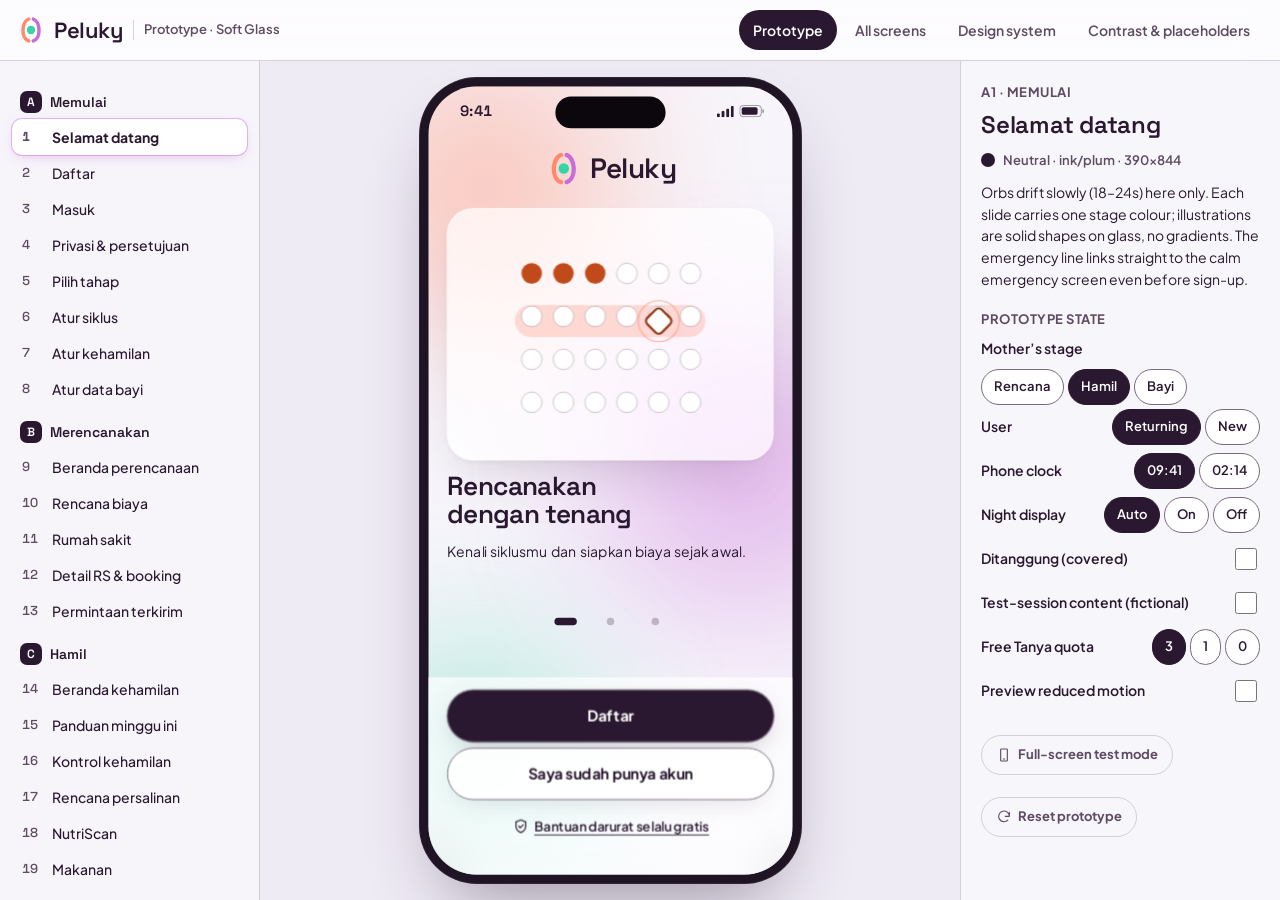
==== commit eef0cc9f: "Peluky: apply UX review fixes across safety, privacy, night use and testing - Safety: free-text dang" ====
--- a/peluky/index.html
+++ b/peluky/index.html
@@ -34,6 +34,7 @@
         <button type="button" id="vw-next" aria-label="Next screen"><svg width="20" height="20" viewBox="0 0 24 24" fill="none" stroke="currentColor" stroke-width="1.8" stroke-linecap="round" stroke-linejoin="round" aria-hidden="true"><path d="M9 5l7 7-7 7"/></svg></button>
       </div>
       <div class="vw-stage" id="vw-stage">
+        <button type="button" class="vw-exit" id="vw-exit">Exit test mode</button>
         <div class="vw-phone" id="vw-phone"><div class="vw-bezel" id="vw-bezel"><div id="app"></div></div></div>
         <div class="vw-desk" id="vw-desk" hidden></div>
       </div>
--- a/peluky/css/peluky.css
+++ b/peluky/css/peluky.css
@@ -41,7 +41,7 @@
 /* ------------------------------------------------------------ screen + tones */
 .scr{
   --acc:var(--berry); --deep:var(--berry-d); --deep-t:var(--berry-d);
-  --tint:rgba(200,109,215,.16); --glow:rgba(200,109,215,.5); --deep-t0:var(--berry-d);
+  --tint:rgba(200,109,215,.16); --glow:rgba(200,109,215,.5); --deep-t0:var(--berry-d); --muted0:#5E4B62; --ctl-bg:#fff;
   --bg:var(--ground); --tx:var(--ink); --mu:var(--muted);
   position:relative; width:390px; height:844px; overflow:hidden; isolation:isolate;
   background:var(--bg); color:var(--tx);
@@ -66,7 +66,7 @@
    stage colours drop below 4.5:1 when an orb at 50% sits underneath. Glass surfaces
    restore the normal muted/deep values. Calm screens pass on their own ground. */
 .scr:not([data-tone="calm"]) .body{--mu:var(--ink); --muted:var(--ink); --deep-t:var(--ink);}
-.scr:not([data-tone="calm"]) .body :is(.card,.msg,.sysline,.danger-card,.support-line,.seg,.chip,.inp,.inp-wrap,.otp,.ph-img,.cam){--mu:#5E4B62; --muted:#5E4B62; --deep-t:var(--deep-t0);}
+.scr:not([data-tone="calm"]) .body :is(.card,.msg,.sysline,.danger-card,.support-line,.seg,.chip,.inp,.inp-wrap,.otp,.ph-img,.cam,.danger-row){--mu:var(--muted0); --muted:var(--muted0); --deep-t:var(--deep-t0);}
 
 /* orbs: solid circles + heavy blur. No gradients anywhere. */
 .orbs{position:absolute; inset:0; z-index:0; pointer-events:none; overflow:hidden;}
@@ -177,11 +177,11 @@
   display:inline-flex; align-items:center; gap:6px; font-weight:600; font-size:14px; cursor:pointer; transition:transform .15s var(--ease);}
 .chip:active{transform:scale(.98);}
 .chip[aria-pressed="true"],.chip[aria-checked="true"],.chip[aria-selected="true"]{background:var(--deep); border-color:var(--deep); color:#fff; box-shadow:0 0 0 1px var(--glow), 0 6px 16px -8px var(--glow);}
-.chip.danger{border-color:var(--red); color:#8A1414; background:#fff;}
+.chip.danger{border-color:var(--red); color:#8A1414; background:var(--ctl-bg);}
 .chip.danger .ico{color:var(--red);}
-.chip.sm{min-height:36px; padding:0 12px; font-size:13px;} /* only inside larger tap rows */
+.chip.sm{min-height:44px; padding:0 14px; font-size:13px;}
 .badge{display:inline-flex; align-items:center; gap:5px; padding:3px 10px; border-radius:var(--r-pill); font-size:13px; font-weight:700; line-height:1.4; white-space:nowrap;}
-.badge.mitra{background:#fff; color:var(--berry-d); border:1px solid var(--berry-d);}
+.badge.mitra{background:var(--ctl-bg); color:var(--berry-d); border:1px solid var(--berry-d);}
 .badge.cover{background:rgba(52,214,166,.22); color:var(--green-dd); border:1px solid rgba(7,92,69,.35);}
 .badge.stage{background:var(--tint); color:var(--deep-t);}
 .badge.money{background:rgba(255,201,60,.30); color:var(--sun-d);}
@@ -209,7 +209,7 @@
 /* checkbox rows */
 .check{display:flex; align-items:center; gap:12px; min-height:48px; cursor:pointer; padding:4px 0;}
 .check input{position:absolute; opacity:0; width:1px; height:1px;}
-.check .box{width:24px; height:24px; flex:0 0 24px; border-radius:8px; border:1.5px solid var(--line); background:#fff; display:grid; place-items:center; color:transparent;}
+.check .box{width:24px; height:24px; flex:0 0 24px; border-radius:8px; border:1.5px solid var(--line); background:var(--ctl-bg); display:grid; place-items:center; color:transparent;}
 .check input:checked + .box{background:var(--deep); border-color:var(--deep); color:#fff;}
 .check input:focus-visible + .box{outline:3px solid var(--deep-t); outline-offset:2px;}
 .check .grow{flex:1; min-width:0;}
@@ -220,7 +220,7 @@
 .rows > .sw-row:first-child{border-top:0;}
 .sw-row .grow{flex:1; min-width:0;}
 .sw-row .t{font-weight:700;}
-.sw{appearance:none; position:relative; width:56px; height:34px; flex:0 0 56px; border-radius:var(--r-pill); border:1.5px solid var(--line); background:#fff; cursor:pointer; padding:0; transition:background .2s;}
+.sw{appearance:none; position:relative; width:56px; height:34px; flex:0 0 56px; border-radius:var(--r-pill); border:1.5px solid var(--line); background:var(--ctl-bg); cursor:pointer; padding:0; transition:background .2s;}
 .sw::after{content:""; position:absolute; top:3px; left:3px; width:25px; height:25px; border-radius:50%; background:var(--line); transition:transform .2s var(--ease), background .2s;}
 .sw[aria-checked="true"]{background:var(--deep); border-color:var(--deep); box-shadow:0 0 0 1px var(--glow), 0 0 14px -2px var(--glow);}
 .sw[aria-checked="true"]::after{transform:translateX(22px); background:#fff;}
@@ -231,7 +231,7 @@
 /* segmented */
 .seg{display:flex; padding:4px; gap:4px; border-radius:var(--r-pill); background:var(--glass-strong); border:1px solid var(--line); -webkit-backdrop-filter:var(--glass-blur); backdrop-filter:var(--glass-blur);}
 .seg button{flex:1; min-height:44px; border:0; border-radius:var(--r-pill); background:transparent; font-weight:600; font-size:14px; cursor:pointer; color:var(--muted); padding:0 10px; white-space:nowrap;}
-.seg button[aria-selected="true"],.seg button[aria-pressed="true"]{background:#fff; outline:1.5px solid var(--ink); outline-offset:-1.5px; color:var(--ink); font-weight:800; box-shadow:0 0 0 1px var(--glow), 0 4px 14px -6px var(--glow), 0 1px 2px rgba(42,24,48,.12);}
+.seg button[aria-checked="true"],.seg button[aria-pressed="true"]{background:#fff; outline:1.5px solid var(--ink); outline-offset:-1.5px; color:var(--ink); font-weight:800; box-shadow:0 0 0 1px var(--glow), 0 4px 14px -6px var(--glow), 0 1px 2px rgba(42,24,48,.12);}
 
 /* stepper */
 .stepper{display:flex; align-items:center; gap:var(--s3);}
@@ -332,13 +332,13 @@
 /* stage choice */
 .choice{display:flex; flex-direction:row; align-items:center; gap:var(--s4); padding:18px; min-height:96px; text-align:left; cursor:pointer;}
 .choice[aria-checked="true"]{box-shadow:0 0 0 2px var(--c-deep), 0 0 26px -4px var(--c-glow), var(--shadow);}
-.choice .mark{width:28px; height:28px; flex:0 0 28px; border-radius:50%; border:1.5px solid var(--line); display:grid; place-items:center; color:transparent; background:#fff;}
+.choice .mark{width:28px; height:28px; flex:0 0 28px; border-radius:50%; border:1.5px solid var(--line); display:grid; place-items:center; color:transparent; background:var(--ctl-bg);}
 .choice[aria-checked="true"] .mark{background:var(--c-deep); border-color:var(--c-deep); color:#fff;}
 
 /* calendar */
-.cal{display:grid; grid-template-columns:repeat(7,1fr); gap:4px 2px; text-align:center;}
+.cal{display:grid; grid-template-columns:repeat(7,1fr); gap:4px 0; text-align:center;}
 .cal .dow{font-size:13px; font-weight:700; color:var(--muted); padding:2px 0 4px;}
-.day{position:relative; height:44px; border:0; background:none; cursor:pointer; display:grid; place-items:center; font-family:var(--f-display); font-weight:500; font-size:15px; font-variant-numeric:tabular-nums; color:var(--ink); padding:0;}
+.day{position:relative; height:44px; min-width:44px; width:100%; border:0; background:none; cursor:pointer; display:grid; place-items:center; font-family:var(--f-display); font-weight:500; font-size:15px; font-variant-numeric:tabular-nums; color:var(--ink); padding:0;}
 .day .n{position:relative; z-index:2; width:36px; height:36px; display:grid; place-items:center; border-radius:50%;}
 .day.out{color:rgba(42,24,48,.35); cursor:default;}
 .day.fert::before{content:""; position:absolute; inset:5px -1px; background:rgba(255,138,107,.26); z-index:0;}
@@ -347,7 +347,7 @@
 .day.fert .n{color:var(--coral-dd); font-weight:700;}
 .day.period .n{background:var(--coral-d); color:#fff; font-weight:700;}
 .day.pred .n{border:2px dashed var(--coral-dd); color:var(--coral-dd); font-weight:700;}
-.day.ovu .n::before{content:""; position:absolute; inset:5px; transform:rotate(45deg); border:2px solid var(--coral-dd); border-radius:5px; background:#fff; z-index:-1; box-shadow:0 0 12px var(--glow);}
+.day.ovu .n::before{content:""; position:absolute; inset:5px; transform:rotate(45deg); border:2px solid var(--coral-dd); border-radius:5px; background:var(--ctl-bg); z-index:-1; box-shadow:0 0 12px var(--glow);}
 .day.today .n{outline:2px solid var(--ink); outline-offset:1px; font-weight:700;}
 .day.logged::after{content:""; position:absolute; bottom:1px; left:50%; width:6px; height:6px; margin-left:-3px; border-radius:50%; background:var(--ink); z-index:3;}
 .legend{display:grid; grid-template-columns:1fr 1fr; gap:8px 12px;}
@@ -370,7 +370,7 @@
 .steps li:last-child{padding-bottom:0;}
 .steps li::before{content:""; position:absolute; left:15px; top:32px; bottom:0; width:2px; background:rgba(122,106,125,.3);}
 .steps li:last-child::before{display:none;}
-.st-ic{width:32px; height:32px; flex:0 0 32px; border-radius:50%; display:grid; place-items:center; border:1.5px solid var(--line); background:#fff; color:var(--muted);}
+.st-ic{width:32px; height:32px; flex:0 0 32px; border-radius:50%; display:grid; place-items:center; border:1.5px solid var(--line); background:var(--ctl-bg); color:var(--muted);}
 .st-ic.done{background:var(--deep); border-color:var(--deep); color:#fff;}
 .st-ic.now{border:2px solid var(--deep-t); color:var(--deep-t); box-shadow:0 0 0 4px var(--tint), 0 0 14px var(--glow);}
 .st-ic.miss{border:2px dashed var(--coral-dd); color:var(--coral-dd); background:#fff;}
@@ -378,7 +378,7 @@
 
 /* visit pips */
 .pips{display:flex; gap:6px;}
-.pips i{flex:1; height:30px; border-radius:10px; display:grid; place-items:center; border:1.5px solid var(--line); background:#fff; font-style:normal; color:var(--muted);}
+.pips i{flex:1; height:30px; border-radius:10px; display:grid; place-items:center; border:1.5px solid var(--line); background:var(--ctl-bg); font-style:normal; color:var(--muted);}
 .pips i.done{background:var(--deep); border-color:var(--deep); color:#fff;}
 .pips i.miss{border:2px dashed var(--coral-dd); color:var(--coral-dd);}
 .pips i.now{border:2px solid var(--deep-t); color:var(--deep-t); box-shadow:0 0 12px var(--glow);}
@@ -502,3 +502,72 @@
 /* follow-up outcome buttons: icon over label so all three fit one row */
 .fu-row{display:grid; grid-template-columns:repeat(3,1fr); gap:8px;}
 .fu-row .chip{flex-direction:column; justify-content:center; min-height:64px; padding:6px 4px; gap:4px; border-radius:20px; font-size:14px;}
+
+/* ------------------------------------------------------------ review fixes */
+/* labelled emergency button in every home header */
+.hdr-sos{display:inline-flex; align-items:center; gap:6px; min-height:44px; padding:0 14px; border-radius:var(--r-pill); border:1px solid var(--line);
+  background:var(--glass-strong); color:var(--ink); font-weight:700; font-size:14px; cursor:pointer; white-space:nowrap;}
+.hdr-sos .ico{color:var(--red);}
+/* one quiet entry to the danger list */
+.danger-row{display:flex; align-items:center; gap:12px; width:100%; min-height:64px; padding:12px 14px; border-radius:20px; text-align:left; cursor:pointer;
+  border:1.5px solid var(--red); background:var(--glass-strong); color:var(--ink);}
+.danger-row > .ico:first-child{color:var(--red);}
+.danger-row .grow{display:flex; flex-direction:column; gap:2px;}
+.danger-row .grow span{font-size:13px; color:var(--muted);}
+/* date picker */
+.datesel{border:0; margin:0; padding:0; min-width:0;}
+.datesel legend{padding:0; margin-bottom:6px;}
+.ds-row{display:grid; grid-template-columns:1fr 1.6fr 1.1fr; gap:8px;}
+.ds{display:flex; flex-direction:column; gap:4px; min-width:0;}
+.ds span{font-size:13px; font-weight:600; color:var(--muted);}
+.ds select{padding:0 10px;}
+.datesel.err select{border-color:var(--coral-dd);}
+/* disabled switch rows (gated by a master switch) */
+.sw-row.off .t,.sw-row.off .t-sec{opacity:.6;}
+.sw[disabled]{cursor:not-allowed; opacity:.5;}
+.sw-row{cursor:pointer; min-height:56px;}
+/* frosted band under the floating tab bar so the raised Catat button never sits on text */
+.tabband{position:absolute; z-index:5; left:0; right:0; bottom:0; height:112px; pointer-events:none;
+  background:rgba(247,245,251,.55); -webkit-backdrop-filter:blur(10px); backdrop-filter:blur(10px);}
+/* support line and danger surfaces keep day tokens, also at night */
+.sheet.danger,.danger-card,.support-line{--ctl-bg:#fff; --ink:#2A1830; --muted:#5E4B62; --mu:#5E4B62; --muted0:#5E4B62; --line:#7A6A7D; --glass-strong:rgba(255,255,255,.9); color:#2A1830;}
+.support-line .btn-glass{background:#fff;}
+.btn-support{background:var(--calm-accent); color:#fff;}
+/* prototype-only hints disappear in test-session content mode */
+.scr.testmode .proto-hint{display:none;}
+.badge.mitra .ico{color:var(--berry-d);}
+.mitra-q{width:44px; height:44px; border:0; background:none; display:inline-grid; place-items:center; cursor:pointer; color:var(--muted); vertical-align:middle; margin:-10px 0 -10px -6px;}
+
+/* ------------------------------------------------------------ night theme (low luminance) */
+.scr.night{
+  --bg:#150F19; --ink:#F3EDF5; --muted:#CFC2D3; --muted0:#CFC2D3; --line:#A495A8;
+  --glass:rgba(38,27,44,.74); --glass-strong:rgba(44,32,51,.94); --glass-edge:rgba(255,255,255,.09);
+  --shadow:0 24px 56px -18px rgba(0,0,0,.65), 0 2px 8px rgba(0,0,0,.3); --shadow-sm:0 10px 28px -12px rgba(0,0,0,.6);
+  --coral-dd:#FFB9A3; --green-dd:#8BE9CB; --sun-d:#FFD98A; --berry-d:#EBB1F3; --toast:rgba(8,5,10,.94);
+  --deep:#8E2A8B; --deep-t:#EBB1F3; --deep-t0:#EBB1F3; --ctl-bg:#2C2033;
+}
+.scr.night[data-tone="plan"]{--deep:#C04A1A; --deep-t:#FFB9A3; --deep-t0:#FFB9A3;}
+.scr.night[data-tone="baby"]{--deep:#0B7A5C; --deep-t:#8BE9CB; --deep-t0:#8BE9CB;}
+.scr.night[data-tone="neutral"]{--deep:#7A5A82; --deep-t:#F3EDF5; --deep-t0:#F3EDF5;}
+.scr.night[data-tone="calm"]{--bg:#111A1D; --ink:#E4ECEF; --muted:#AEC0C6; --muted0:#AEC0C6; --tx:#E4ECEF; --mu:#AEC0C6; --deep:#3D5560; --deep-t:#B5CCD4; --deep-t0:#B5CCD4;
+  --glass:rgba(30,42,46,.78); --glass-strong:rgba(34,47,52,.94);}
+.scr.night .tabband{background:rgba(21,15,25,.55);}
+.scr.night .sw::after{background:var(--line);}
+.scr.night .sw[aria-checked="true"]::after{background:#fff;}
+.scr.night .seg button[aria-checked="true"]{background:rgba(255,255,255,.14); outline-color:var(--ink);}
+.scr.night .tabbar .tab[aria-current="page"]{background:rgba(255,255,255,.1);}
+.scr.night .tabbar .catat button{box-shadow:0 0 0 4px rgba(21,15,25,.9), 0 0 0 5px var(--glow), 0 12px 30px -6px var(--glow);}
+.scr.night .sysline{background:var(--glass-strong);}
+.scr.night :is(.src,.badge.ink,.ph-img,.bar){background:rgba(255,255,255,.08);}
+.scr.night .chip.danger{color:#FFC9C9; border-color:#F07A7A;}
+.scr.night .chip.danger .ico,.scr.night .danger-row > .ico:first-child,.scr.night .hdr-sos .ico{color:#FF8F8F;}
+.scr.night .danger-row{border-color:#F07A7A;}
+.scr.night .day.fert::before{background:rgba(255,138,107,.22);}
+.scr.night .day.today .n{outline-color:var(--ink);}
+.scr.night .lg.logged::before,.scr.night .day.logged::after{background:var(--ink);}
+.scr.night .scrim{background:rgba(0,0,0,.5);}
+.scr.night .msg.them{background:var(--glass-strong);}
+
+.chip{min-width:44px; justify-content:center;}
+.inputbar .fld{cursor:text;}
+.inputbar .fld input{min-height:34px;}
--- a/peluky/css/viewer.css
+++ b/peluky/css/viewer.css
@@ -161,3 +161,16 @@
   .vw-allhead h1,.doc-hero h1{font-size:28px;}
 }
 @media (prefers-reduced-motion: reduce){ .thumb a{transition:none;} }
+
+/* full-screen test mode: only the phone, sized to the viewport */
+.vw-exit{display:none;}
+body.fullscreen{background:#0E0A10; overflow:hidden;}
+body.fullscreen .vw-top,body.fullscreen .vw-list,body.fullscreen .vw-notes,body.fullscreen .vw-mobilebar{display:none!important;}
+body.fullscreen .vw-proto{display:block; height:100vh; height:100dvh; padding:0;}
+body.fullscreen .vw-stage{position:fixed; inset:0; padding:0; height:auto; display:grid; place-items:center;}
+body.fullscreen .vw-exit{display:inline-flex; align-items:center; position:fixed; z-index:100; top:max(6px, env(safe-area-inset-top,0px)); left:50%; transform:translateX(-50%); min-height:30px; padding:0 12px; border-radius:999px; border:1px solid rgba(255,255,255,.3); background:rgba(0,0,0,.45); color:#fff; font:inherit; font-size:12px; font-weight:600; cursor:pointer; opacity:.6;}
+body.fullscreen .vw-exit:focus-visible,body.fullscreen .vw-exit:hover{opacity:1;}
+@media (max-width:500px){ body.fullscreen .vw-bezel{width:390px; height:844px; padding:0; background:none; border-radius:0; box-shadow:none;} body.fullscreen .vw-bezel #app{border-radius:0;} body.fullscreen .vw-bezel #app::after{display:none;} }
+/* overview never scrolls sideways */
+#view-all{overflow-x:hidden;}
+.vw-allsec,.thumbs{min-width:0;}
